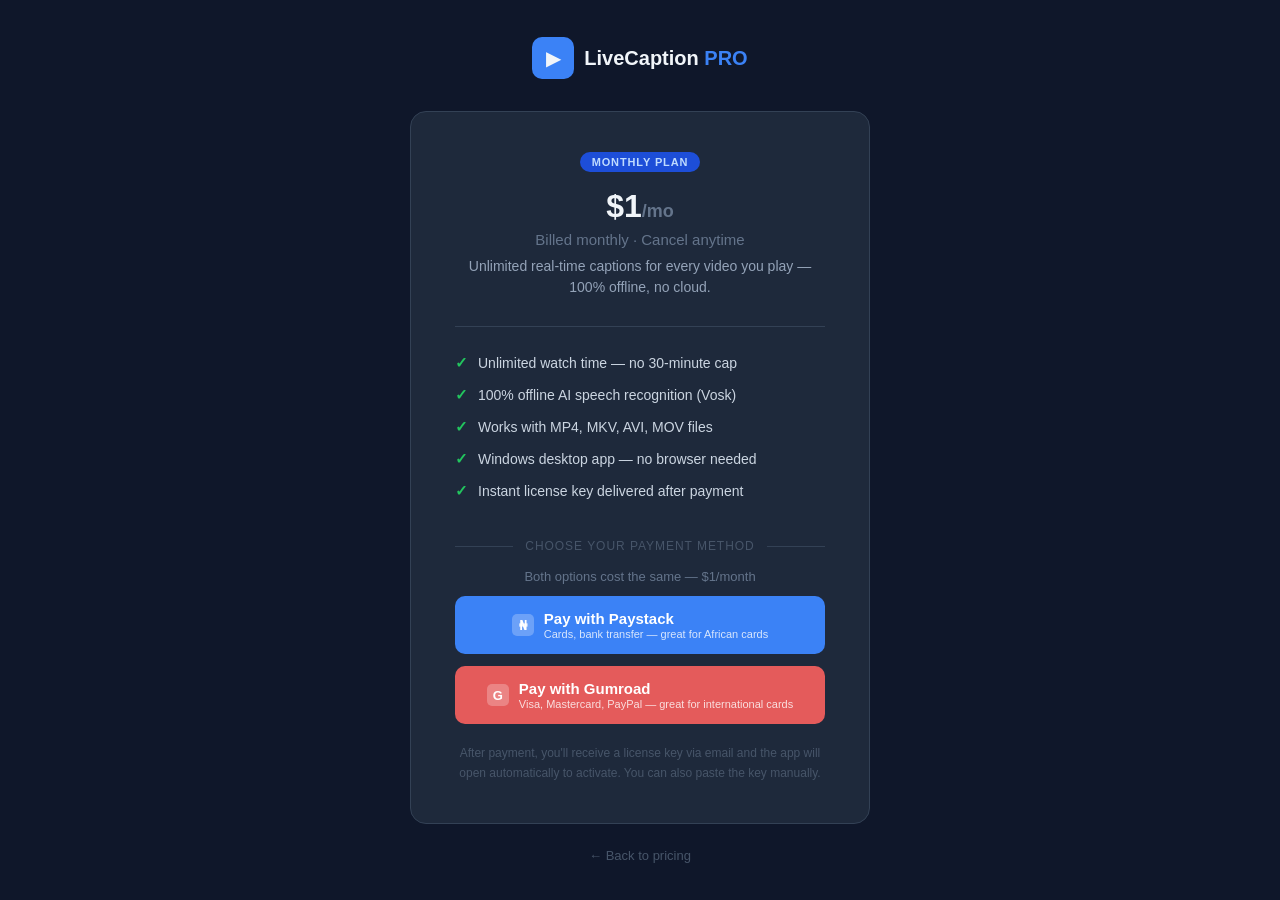
==== public/checkout.html @ d97e50b6 "checkout.html" ====
<!DOCTYPE html>
<html lang="en">
<head>
  <meta charset="UTF-8" />
  <meta name="viewport" content="width=device-width, initial-scale=1.0" />
  <title>Subscribe – LiveCaption PRO</title>
  <style>
    * { margin: 0; padding: 0; box-sizing: border-box; }

    body {
      font-family: -apple-system, BlinkMacSystemFont, 'Segoe UI', sans-serif;
      background: #0f172a;
      color: #f1f5f9;
      min-height: 100vh;
      display: flex;
      flex-direction: column;
      align-items: center;
      justify-content: center;
      padding: 24px;
    }

    .logo {
      display: flex;
      align-items: center;
      gap: 10px;
      margin-bottom: 32px;
    }

    .logo-icon {
      width: 42px; height: 42px;
      background: #3b82f6;
      border-radius: 10px;
      display: flex; align-items: center; justify-content: center;
      font-size: 20px;
    }

    .logo-text { font-size: 20px; font-weight: 700; }
    .logo-text span { color: #3b82f6; }

    .card {
      background: #1e293b;
      border: 1px solid #334155;
      border-radius: 16px;
      padding: 40px 44px;
      max-width: 460px;
      width: 100%;
      text-align: center;
    }

    .badge {
      display: inline-block;
      background: #1d4ed8; color: #bfdbfe;
      font-size: 11px; font-weight: 700;
      letter-spacing: 0.08em;
      padding: 4px 12px; border-radius: 999px;
      margin-bottom: 16px;
      text-transform: uppercase;
    }

    h1 { font-size: 32px; font-weight: 800; margin-bottom: 6px; }
    .per { color: #64748b; font-size: 15px; margin-bottom: 8px; }

    .subtitle {
      color: #94a3b8; font-size: 14px;
      margin-bottom: 28px; line-height: 1.5;
    }

    .features {
      list-style: none;
      text-align: left;
      margin-bottom: 32px;
      border-top: 1px solid #334155;
      padding-top: 20px;
    }

    .features li {
      display: flex; align-items: center; gap: 10px;
      font-size: 14px; color: #cbd5e1; padding: 7px 0;
    }

    .features li::before {
      content: "✓"; color: #22c55e;
      font-weight: 700; font-size: 15px; flex-shrink: 0;
    }

    .divider {
      display: flex; align-items: center;
      gap: 12px; margin-bottom: 16px;
      color: #475569; font-size: 12px; text-transform: uppercase;
      letter-spacing: 0.08em;
    }
    .divider::before, .divider::after {
      content: ""; flex: 1;
      height: 1px; background: #334155;
    }

    .pay-label {
      font-size: 13px; color: #64748b;
      margin-bottom: 12px;
    }

    .btn-row {
      display: flex; gap: 12px;
      flex-direction: column;
    }

    .btn {
      display: flex; align-items: center; justify-content: center;
      gap: 10px; padding: 14px 20px;
      border-radius: 10px; border: none;
      font-size: 15px; font-weight: 700;
      cursor: pointer; text-decoration: none;
      transition: opacity 0.15s, transform 0.1s;
      color: white;
    }

    .btn:hover { opacity: 0.88; }
    .btn:active { transform: scale(0.98); }

    .btn-paystack { background: #3b82f6; }
    .btn-gumroad  { background: #e45b5b; }

    .btn-icon {
      width: 22px; height: 22px;
      background: rgba(255,255,255,0.25);
      border-radius: 5px;
      display: flex; align-items: center; justify-content: center;
      font-size: 13px; flex-shrink: 0;
    }

    .btn-text { display: flex; flex-direction: column; text-align: left; }
    .btn-text small {
      font-weight: 400; font-size: 11px;
      opacity: 0.8; margin-top: 1px;
    }

    .note {
      margin-top: 20px; font-size: 12px;
      color: #475569; line-height: 1.6;
    }

    .back-link {
      margin-top: 24px; font-size: 13px;
    }
    .back-link a { color: #475569; text-decoration: none; }
    .back-link a:hover { color: #94a3b8; }
  </style>
</head>
<body>

  <div class="logo">
    <div class="logo-icon">▶</div>
    <div class="logo-text">LiveCaption <span>PRO</span></div>
  </div>

  <div class="card">
    <div class="badge">Monthly Plan</div>
    <h1>$1<span style="font-size:18px;color:#64748b;">/mo</span></h1>
    <p class="per">Billed monthly · Cancel anytime</p>
    <p class="subtitle">Unlimited real-time captions for every video you play — 100% offline, no cloud.</p>

    <ul class="features">
      <li>Unlimited watch time — no 30-minute cap</li>
      <li>100% offline AI speech recognition (Vosk)</li>
      <li>Works with MP4, MKV, AVI, MOV files</li>
      <li>Windows desktop app — no browser needed</li>
      <li>Instant license key delivered after payment</li>
    </ul>

    <div class="divider">Choose your payment method</div>
    <p class="pay-label">Both options cost the same — $1/month</p>

    <div class="btn-row">

      <!-- Paystack — good for Nigerian / African cards -->
      <a class="btn btn-paystack"
         href="https://paystack.shop/pay/zyug4tg203"
         target="_blank" rel="noopener noreferrer">
        <div class="btn-icon">₦</div>
        <div class="btn-text">
          Pay with Paystack
          <small>Cards, bank transfer — great for African cards</small>
        </div>
      </a>

      <!-- Gumroad — good for international cards -->
      <a class="btn btn-gumroad"
         href="https://tukurmuhammed.gumroad.com/l/zcjsys"
         target="_blank" rel="noopener noreferrer"
         id="gumroadBtn">
        <div class="btn-icon">G</div>
        <div class="btn-text">
          Pay with Gumroad
          <small>Visa, Mastercard, PayPal — great for international cards</small>
        </div>
      </a>

    </div>

    <p class="note">
      After payment, you'll receive a license key via email and the app will<br>
      open automatically to activate. You can also paste the key manually.
    </p>
  </div>

  <div class="back-link">
    <a href="https://premiumcaptionapp.vercel.app/#/pricing">← Back to pricing</a>
  </div>

</body>
</html>
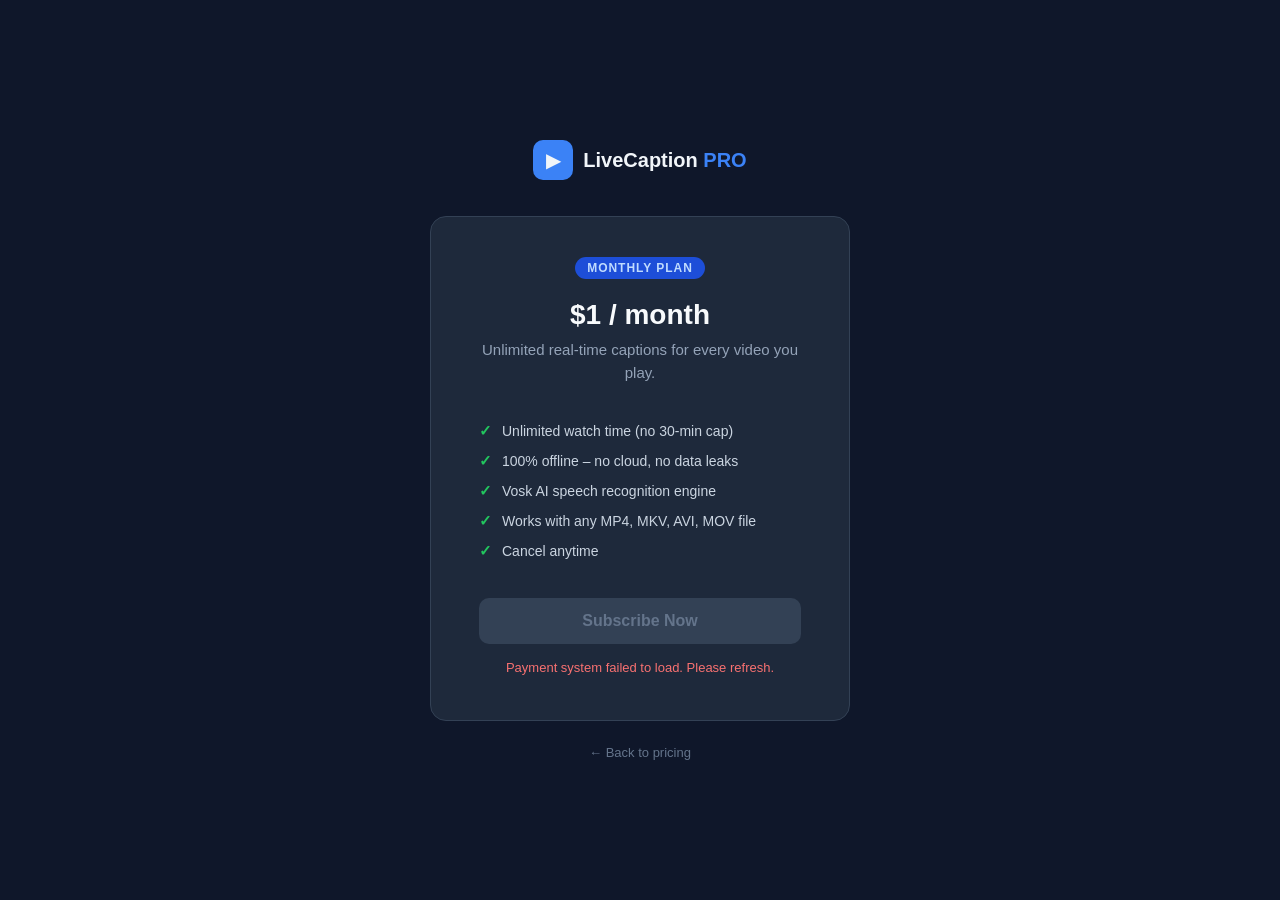
==== commit 1c224a37: "checkout.html Updated styling and content in checkout page. Adjusted logo size, card padding, and fe" ====
--- a/public/checkout.html
+++ b/public/checkout.html
@@ -4,6 +4,7 @@
   <meta charset="UTF-8" />
   <meta name="viewport" content="width=device-width, initial-scale=1.0" />
   <title>Subscribe – LiveCaption PRO</title>
+  <script src="https://cdn.paddle.com/paddle/v2/paddle.js"></script>
   <style>
     * { margin: 0; padding: 0; box-sizing: border-box; }
 
@@ -16,6 +17,7 @@
       flex-direction: column;
       align-items: center;
       justify-content: center;
+      text-align: center;
       padding: 24px;
     }
 
@@ -23,126 +25,131 @@
       display: flex;
       align-items: center;
       gap: 10px;
-      margin-bottom: 32px;
+      margin-bottom: 36px;
     }
 
     .logo-icon {
-      width: 42px; height: 42px;
+      width: 40px;
+      height: 40px;
       background: #3b82f6;
       border-radius: 10px;
-      display: flex; align-items: center; justify-content: center;
+      display: flex;
+      align-items: center;
+      justify-content: center;
       font-size: 20px;
     }
 
-    .logo-text { font-size: 20px; font-weight: 700; }
-    .logo-text span { color: #3b82f6; }
+    .logo-text {
+      font-size: 20px;
+      font-weight: 700;
+      color: #f1f5f9;
+    }
+
+    .logo-text span {
+      color: #3b82f6;
+    }
 
     .card {
       background: #1e293b;
       border: 1px solid #334155;
       border-radius: 16px;
-      padding: 40px 44px;
-      max-width: 460px;
+      padding: 40px 48px;
+      max-width: 420px;
       width: 100%;
-      text-align: center;
-    }
-
-    .badge {
+    }
+
+    .price-badge {
       display: inline-block;
-      background: #1d4ed8; color: #bfdbfe;
-      font-size: 11px; font-weight: 700;
+      background: #1d4ed8;
+      color: #bfdbfe;
+      font-size: 12px;
+      font-weight: 600;
       letter-spacing: 0.08em;
-      padding: 4px 12px; border-radius: 999px;
-      margin-bottom: 16px;
+      padding: 4px 12px;
+      border-radius: 999px;
+      margin-bottom: 20px;
       text-transform: uppercase;
     }
 
-    h1 { font-size: 32px; font-weight: 800; margin-bottom: 6px; }
-    .per { color: #64748b; font-size: 15px; margin-bottom: 8px; }
+    h1 {
+      font-size: 28px;
+      font-weight: 800;
+      margin-bottom: 8px;
+      color: #f8fafc;
+    }
 
     .subtitle {
-      color: #94a3b8; font-size: 14px;
-      margin-bottom: 28px; line-height: 1.5;
+      color: #94a3b8;
+      font-size: 15px;
+      margin-bottom: 32px;
+      line-height: 1.5;
     }
 
     .features {
       list-style: none;
       text-align: left;
       margin-bottom: 32px;
-      border-top: 1px solid #334155;
-      padding-top: 20px;
     }
 
     .features li {
-      display: flex; align-items: center; gap: 10px;
-      font-size: 14px; color: #cbd5e1; padding: 7px 0;
+      display: flex;
+      align-items: center;
+      gap: 10px;
+      font-size: 14px;
+      color: #cbd5e1;
+      padding: 6px 0;
     }
 
     .features li::before {
-      content: "✓"; color: #22c55e;
-      font-weight: 700; font-size: 15px; flex-shrink: 0;
-    }
-
-    .divider {
-      display: flex; align-items: center;
-      gap: 12px; margin-bottom: 16px;
-      color: #475569; font-size: 12px; text-transform: uppercase;
-      letter-spacing: 0.08em;
-    }
-    .divider::before, .divider::after {
-      content: ""; flex: 1;
-      height: 1px; background: #334155;
-    }
-
-    .pay-label {
-      font-size: 13px; color: #64748b;
-      margin-bottom: 12px;
-    }
-
-    .btn-row {
-      display: flex; gap: 12px;
-      flex-direction: column;
-    }
-
-    .btn {
-      display: flex; align-items: center; justify-content: center;
-      gap: 10px; padding: 14px 20px;
-      border-radius: 10px; border: none;
-      font-size: 15px; font-weight: 700;
-      cursor: pointer; text-decoration: none;
-      transition: opacity 0.15s, transform 0.1s;
+      content: "✓";
+      color: #22c55e;
+      font-weight: 700;
+      font-size: 15px;
+      flex-shrink: 0;
+    }
+
+    .checkout-btn {
+      width: 100%;
+      padding: 14px;
+      background: #3b82f6;
       color: white;
-    }
-
-    .btn:hover { opacity: 0.88; }
-    .btn:active { transform: scale(0.98); }
-
-    .btn-paystack { background: #3b82f6; }
-    .btn-gumroad  { background: #e45b5b; }
-
-    .btn-icon {
-      width: 22px; height: 22px;
-      background: rgba(255,255,255,0.25);
-      border-radius: 5px;
-      display: flex; align-items: center; justify-content: center;
-      font-size: 13px; flex-shrink: 0;
-    }
-
-    .btn-text { display: flex; flex-direction: column; text-align: left; }
-    .btn-text small {
-      font-weight: 400; font-size: 11px;
-      opacity: 0.8; margin-top: 1px;
-    }
-
-    .note {
-      margin-top: 20px; font-size: 12px;
-      color: #475569; line-height: 1.6;
-    }
+      border: none;
+      border-radius: 10px;
+      font-size: 16px;
+      font-weight: 700;
+      cursor: pointer;
+      transition: background 0.2s, transform 0.1s;
+    }
+
+    .checkout-btn:hover { background: #2563eb; }
+    .checkout-btn:active { transform: scale(0.98); }
+    .checkout-btn:disabled {
+      background: #334155;
+      color: #64748b;
+      cursor: not-allowed;
+    }
+
+    .status {
+      margin-top: 16px;
+      font-size: 13px;
+      color: #64748b;
+      min-height: 20px;
+    }
+
+    .status.error { color: #f87171; }
+    .status.loading { color: #94a3b8; }
 
     .back-link {
-      margin-top: 24px; font-size: 13px;
-    }
-    .back-link a { color: #475569; text-decoration: none; }
+      margin-top: 24px;
+      font-size: 13px;
+    }
+
+    .back-link a {
+      color: #64748b;
+      text-decoration: none;
+      transition: color 0.2s;
+    }
+
     .back-link a:hover { color: #94a3b8; }
   </style>
 </head>
@@ -154,58 +161,93 @@
   </div>
 
   <div class="card">
-    <div class="badge">Monthly Plan</div>
-    <h1>$1<span style="font-size:18px;color:#64748b;">/mo</span></h1>
-    <p class="per">Billed monthly · Cancel anytime</p>
-    <p class="subtitle">Unlimited real-time captions for every video you play — 100% offline, no cloud.</p>
+    <div class="price-badge">Monthly Plan</div>
+    <h1>$1 / month</h1>
+    <p class="subtitle">Unlimited real-time captions for every video you play.</p>
 
     <ul class="features">
-      <li>Unlimited watch time — no 30-minute cap</li>
-      <li>100% offline AI speech recognition (Vosk)</li>
-      <li>Works with MP4, MKV, AVI, MOV files</li>
-      <li>Windows desktop app — no browser needed</li>
-      <li>Instant license key delivered after payment</li>
+      <li>Unlimited watch time (no 30-min cap)</li>
+      <li>100% offline – no cloud, no data leaks</li>
+      <li>Vosk AI speech recognition engine</li>
+      <li>Works with any MP4, MKV, AVI, MOV file</li>
+      <li>Cancel anytime</li>
     </ul>
 
-    <div class="divider">Choose your payment method</div>
-    <p class="pay-label">Both options cost the same — $1/month</p>
-
-    <div class="btn-row">
-
-      <!-- Paystack — good for Nigerian / African cards -->
-      <a class="btn btn-paystack"
-         href="https://paystack.shop/pay/zyug4tg203"
-         target="_blank" rel="noopener noreferrer">
-        <div class="btn-icon">₦</div>
-        <div class="btn-text">
-          Pay with Paystack
-          <small>Cards, bank transfer — great for African cards</small>
-        </div>
-      </a>
-
-      <!-- Gumroad — good for international cards -->
-      <a class="btn btn-gumroad"
-         href="https://tukurmuhammed.gumroad.com/l/zcjsys"
-         target="_blank" rel="noopener noreferrer"
-         id="gumroadBtn">
-        <div class="btn-icon">G</div>
-        <div class="btn-text">
-          Pay with Gumroad
-          <small>Visa, Mastercard, PayPal — great for international cards</small>
-        </div>
-      </a>
-
-    </div>
-
-    <p class="note">
-      After payment, you'll receive a license key via email and the app will<br>
-      open automatically to activate. You can also paste the key manually.
-    </p>
+    <button class="checkout-btn" id="checkoutBtn" onclick="openCheckout()">
+      Subscribe Now
+    </button>
+
+    <div class="status" id="statusMsg"></div>
   </div>
 
   <div class="back-link">
     <a href="https://premiumcaptionapp.vercel.app/#/pricing">← Back to pricing</a>
   </div>
 
+  <script>
+    // -----------------------------------------------------------------------
+    // PADDLE CONFIGURATION
+    // Replace these two values with yours from the Paddle dashboard:
+    //   Client-side token → Developer Tools → Authentication
+    //   Price ID          → Catalog → Products → your $1/month price
+    // -----------------------------------------------------------------------
+    const PADDLE_CLIENT_TOKEN = "live_73e0bdd6f7b239b436190d59bf8";
+    const PADDLE_PRICE_ID     = "pri_01kwfsfg8m7zf71yznd9c8t0ra"; // live price ID
+    const SUCCESS_URL         = "https://caption-player-backend.onrender.com/thank-you?transaction_id={checkout.id}";
+    // -----------------------------------------------------------------------
+
+    const btn       = document.getElementById("checkoutBtn");
+    const statusMsg = document.getElementById("statusMsg");
+
+    function setStatus(msg, type = "") {
+      statusMsg.textContent = msg;
+      statusMsg.className   = "status " + type;
+    }
+
+    function openCheckout() {
+      btn.disabled = true;
+      setStatus("Opening secure checkout...", "loading");
+
+      try {
+        Paddle.Checkout.open({
+          items: [{ priceId: PADDLE_PRICE_ID, quantity: 1 }],
+          settings: {
+            successUrl: SUCCESS_URL,
+            displayMode: "overlay",
+            theme: "dark",
+            locale: "en",
+          },
+        });
+
+        // Re-enable the button after a moment in case the user closes
+        // the overlay without completing payment and wants to try again.
+        setTimeout(() => {
+          btn.disabled = false;
+          setStatus("");
+        }, 3000);
+
+      } catch (err) {
+        console.error("Paddle checkout error:", err);
+        btn.disabled = false;
+        setStatus("Could not open checkout. Please try again.", "error");
+      }
+    }
+
+    // Initialize Paddle once the page loads
+    window.addEventListener("load", () => {
+      try {
+        // Do NOT call Paddle.Environment.set() for production —
+        // Paddle.js defaults to live automatically when given a live_ token.
+        Paddle.Initialize({ token: PADDLE_CLIENT_TOKEN });
+        setStatus("Secure checkout ready.");
+        setTimeout(() => setStatus(""), 1500);
+      } catch (err) {
+        console.error("Paddle init error:", err);
+        setStatus("Payment system failed to load. Please refresh.", "error");
+        btn.disabled = true;
+      }
+    });
+  </script>
+
 </body>
 </html>
